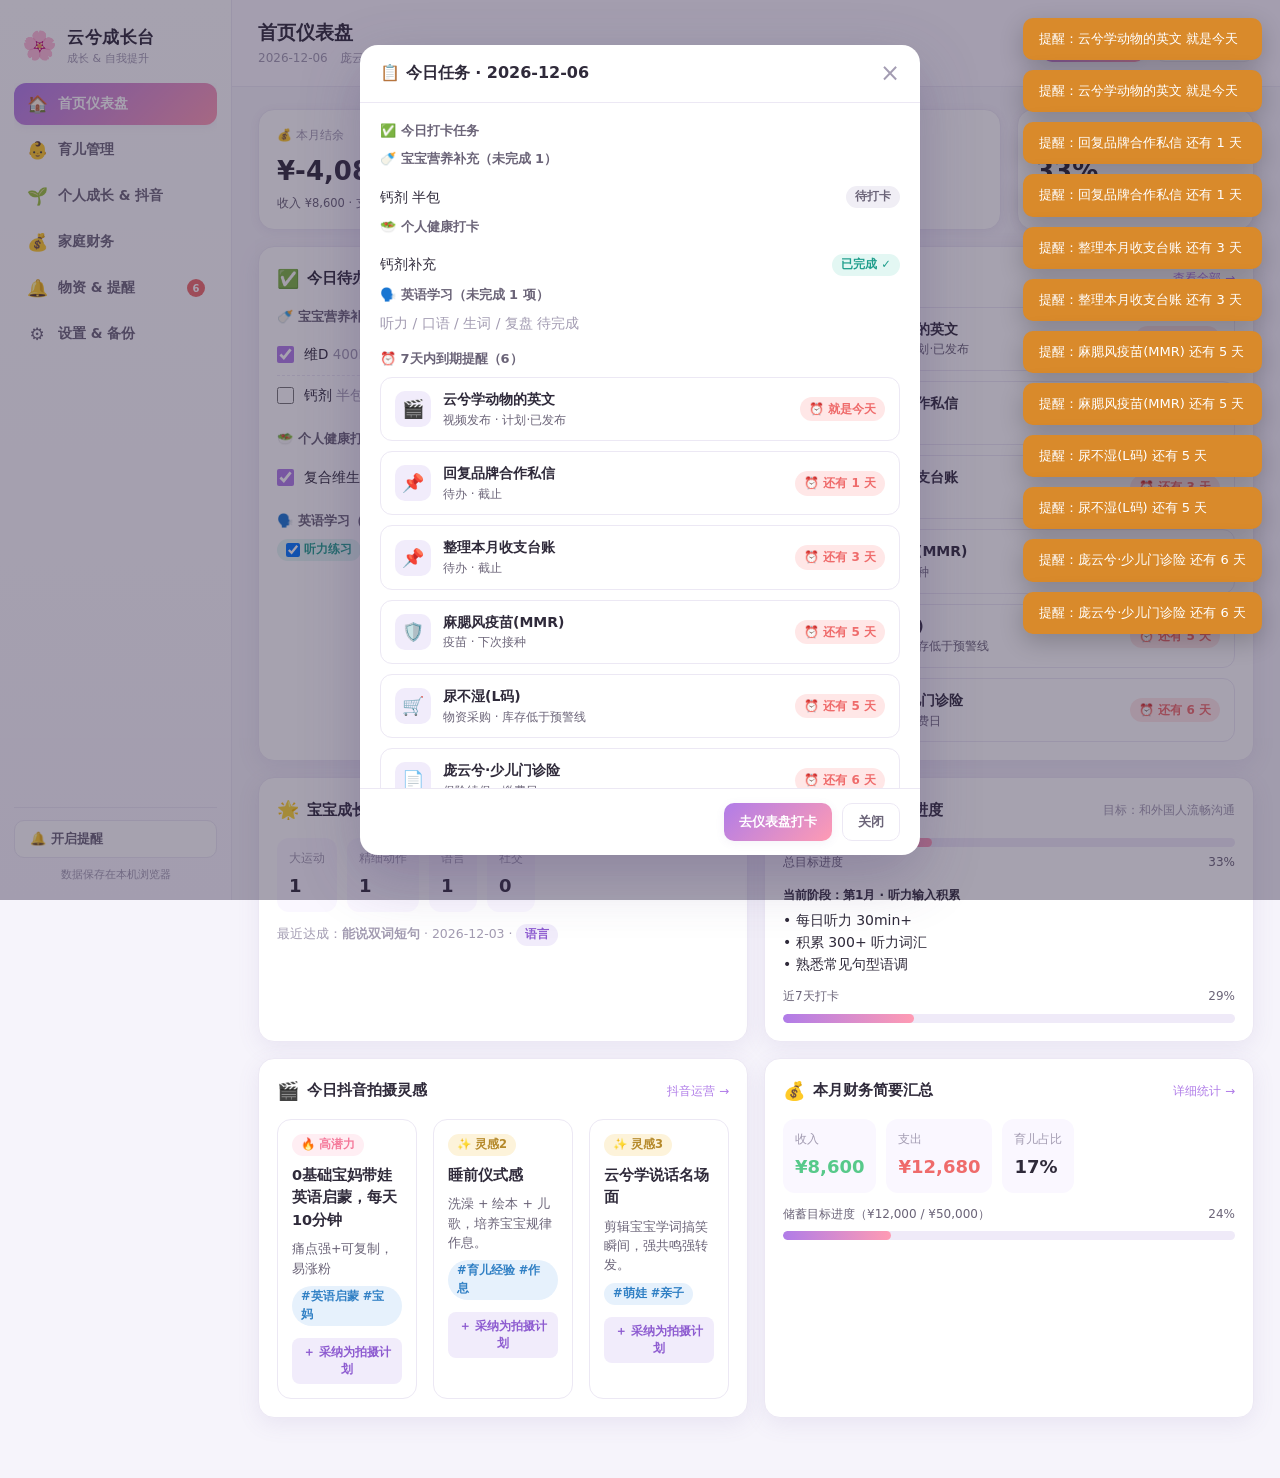
==== index.html @ d83d9eda "init: 云兮成长工作台 v1.1" ====
<!DOCTYPE html>
<html lang="zh-CN">
<head>
  <meta charset="UTF-8" />
  <meta name="viewport" content="width=device-width, initial-scale=1.0" />
  <title>云兮成长 & 自我提升综合管理台</title>
  <meta name="theme-color" content="#b07ce8" />
  <link rel="manifest" href="assets/manifest.webmanifest" />
  <link rel="apple-touch-icon" href="assets/icons/icon-192.png" />
  <link rel="stylesheet" href="assets/css/styles.css" />
  <link rel="icon" href="data:image/svg+xml,<svg xmlns='http://www.w3.org/2000/svg' viewBox='0 0 100 100'><text y='.9em' font-size='90'>🌸</text></svg>" />
</head>
<body>
  <div id="app">
    <!-- 侧边导航 -->
    <aside class="sidebar">
      <div class="brand">
        <div class="brand-logo">🌸</div>
        <div class="brand-text">
          <div class="brand-title">云兮成长台</div>
          <div class="brand-sub">成长 & 自我提升</div>
        </div>
      </div>
      <nav class="nav" id="nav"></nav>
      <div class="sidebar-foot">
        <button class="btn-ghost" id="btn-notify" title="开启浏览器消息提醒">🔔 开启提醒</button>
        <div class="data-note">数据保存在本机浏览器</div>
      </div>
    </aside>

    <!-- 主区域 -->
    <main class="main">
      <header class="topbar">
        <div class="topbar-left">
          <h1 id="page-title">首页仪表盘</h1>
          <div class="topbar-date" id="topbar-date"></div>
        </div>
        <div class="topbar-right">
          <button class="btn-primary" id="btn-today-tasks">📋 今日任务</button>
          <button class="btn-ghost" id="btn-reset-demo" title="清空并写入演示数据">↺ 演示数据</button>
        </div>
      </header>
      <section class="content" id="content"></section>
    </main>
  </div>

  <!-- 弹窗容器 -->
  <div class="modal-mask" id="modal-mask" hidden>
    <div class="modal" id="modal">
      <div class="modal-head">
        <h3 id="modal-title">标题</h3>
        <button class="modal-close" id="modal-close">×</button>
      </div>
      <div class="modal-body" id="modal-body"></div>
      <div class="modal-foot" id="modal-foot"></div>
    </div>
  </div>

  <!-- Toast -->
  <div class="toast-wrap" id="toast-wrap"></div>

  <script src="assets/js/utils.js"></script>
  <script src="assets/js/store.js"></script>
  <script src="assets/js/schema.js"></script>
  <script src="assets/js/ui.js"></script>
  <script src="assets/js/dashboard.js"></script>
  <script src="assets/js/views.js"></script>
  <script src="assets/js/app.js"></script>
</body>
</html>
---- assets/css/styles.css ----
:root {
  --bg: #f6f4fb;
  --bg-soft: #fbf9ff;
  --card: #ffffff;
  --ink: #2f2a3a;
  --ink-soft: #6b6478;
  --ink-faint: #a39cb2;
  --line: #ece8f4;
  --primary: #b07ce8;      /* 柔紫 */
  --primary-d: #8d5bd0;
  --accent: #ff9bb3;       /* 樱粉 */
  --accent-d: #f5799a;
  --mint: #5fd0c0;
  --sky: #6fb7f0;
  --gold: #f4c95d;
  --danger: #ef6b6b;
  --warn: #f0a24b;
  --ok: #57c98a;
  --radius: 16px;
  --radius-s: 10px;
  --shadow: 0 6px 22px rgba(120, 95, 170, 0.10);
  --shadow-s: 0 2px 10px rgba(120, 95, 170, 0.08);
}

* { box-sizing: border-box; margin: 0; padding: 0; }
html, body { height: 100%; }
body {
  font-family: -apple-system, "PingFang SC", "Microsoft YaHei", "Segoe UI", system-ui, sans-serif;
  background: var(--bg);
  color: var(--ink);
  font-size: 14px;
  line-height: 1.55;
  -webkit-font-smoothing: antialiased;
}
button { font-family: inherit; cursor: pointer; }
input, select, textarea { font-family: inherit; font-size: 14px; }

#app { display: flex; min-height: 100vh; }

/* ===== 侧边栏 ===== */
.sidebar {
  width: 232px; flex: 0 0 232px;
  background: linear-gradient(180deg, #fff 0%, #faf7ff 100%);
  border-right: 1px solid var(--line);
  display: flex; flex-direction: column;
  position: sticky; top: 0; height: 100vh;
  padding: 18px 14px;
}
.brand { display: flex; align-items: center; gap: 10px; padding: 6px 8px 16px; }
.brand-logo { font-size: 28px; }
.brand-title { font-weight: 800; font-size: 17px; letter-spacing: .5px; }
.brand-sub { font-size: 11px; color: var(--ink-faint); }
.nav { display: flex; flex-direction: column; gap: 4px; flex: 1; overflow-y: auto; }
.nav-item {
  display: flex; align-items: center; gap: 10px;
  padding: 11px 12px; border-radius: 12px;
  color: var(--ink-soft); font-weight: 600; font-size: 13.5px;
  border: none; background: transparent; text-align: left; width: 100%;
  transition: .15s;
}
.nav-item:hover { background: #f1ecfb; color: var(--ink); }
.nav-item.active { background: linear-gradient(135deg, var(--primary), var(--accent)); color: #fff; box-shadow: var(--shadow-s); }
.nav-item .nav-ico { font-size: 17px; width: 22px; text-align: center; }
.nav-item .nav-badge {
  margin-left: auto; background: var(--danger); color: #fff;
  font-size: 10px; font-weight: 700; border-radius: 999px; min-width: 18px;
  height: 18px; display: inline-flex; align-items: center; justify-content: center; padding: 0 5px;
}
.sidebar-foot { border-top: 1px solid var(--line); padding-top: 12px; display: flex; flex-direction: column; gap: 8px; }
.data-note { font-size: 10.5px; color: var(--ink-faint); text-align: center; }

/* ===== 主区 ===== */
.main { flex: 1; display: flex; flex-direction: column; min-width: 0; }
.topbar {
  display: flex; align-items: center; justify-content: space-between;
  padding: 18px 26px; background: var(--bg-soft);
  border-bottom: 1px solid var(--line); position: sticky; top: 0; z-index: 20;
}
.topbar-left h1 { font-size: 19px; font-weight: 800; }
.topbar-date { font-size: 12px; color: var(--ink-faint); margin-top: 2px; }
.topbar-right { display: flex; gap: 10px; }
.content { padding: 22px 26px 60px; }

/* ===== 按钮 ===== */
.btn-primary, .btn-ghost, .btn-danger, .btn-soft {
  border: none; border-radius: 10px; padding: 9px 15px; font-weight: 700; font-size: 13px;
  display: inline-flex; align-items: center; gap: 6px; transition: .15s;
}
.btn-primary { background: linear-gradient(135deg, var(--primary), var(--accent)); color: #fff; box-shadow: var(--shadow-s); }
.btn-primary:hover { filter: brightness(1.05); }
.btn-ghost { background: #fff; color: var(--ink-soft); border: 1px solid var(--line); }
.btn-ghost:hover { background: #f4f0fb; color: var(--ink); }
.btn-danger { background: #fff0f0; color: var(--danger); }
.btn-danger:hover { background: #ffe2e2; }
.btn-soft { background: #f1ecfb; color: var(--primary-d); }
.btn-soft:hover { background: #e8e0f8; }
.btn-sm { padding: 6px 10px; font-size: 12px; border-radius: 8px; }

/* ===== 卡片 ===== */
.card {
  background: var(--card); border: 1px solid var(--line); border-radius: var(--radius);
  box-shadow: var(--shadow); padding: 18px;
}
.card-head { display: flex; align-items: center; justify-content: space-between; margin-bottom: 14px; }
.card-title { font-size: 15px; font-weight: 800; display: flex; align-items: center; gap: 8px; }
.card-title .ico { font-size: 18px; }
.card-sub { font-size: 12px; color: var(--ink-faint); }

/* 网格 */
.grid { display: grid; gap: 16px; }
.grid-2 { grid-template-columns: repeat(2, 1fr); }
.grid-3 { grid-template-columns: repeat(3, 1fr); }
.grid-4 { grid-template-columns: repeat(4, 1fr); }
@media (max-width: 1080px){ .grid-3, .grid-4 { grid-template-columns: repeat(2, 1fr); } }
@media (max-width: 760px){ .grid-2, .grid-3, .grid-4 { grid-template-columns: 1fr; } .sidebar{ display:none; } }

/* 仪表盘概览统计块 */
.stat { background: var(--card); border:1px solid var(--line); border-radius: var(--radius); padding: 16px 18px; box-shadow: var(--shadow-s); }
.stat .stat-label { font-size: 12px; color: var(--ink-faint); display:flex; align-items:center; gap:6px; }
.stat .stat-value { font-size: 26px; font-weight: 800; margin-top: 6px; }
.stat .stat-foot { font-size: 11.5px; color: var(--ink-soft); margin-top: 4px; }

/* 进度条 */
.progress { height: 9px; background: #efeaf8; border-radius: 999px; overflow: hidden; margin-top: 8px; }
.progress > span { display: block; height: 100%; border-radius: 999px; background: linear-gradient(90deg, var(--primary), var(--accent)); transition: width .4s; }
.progress-label { display:flex; justify-content: space-between; font-size: 12px; color: var(--ink-soft); margin-top: 6px; }

/* 倒计时徽标 */
.cd { display:inline-flex; align-items:center; gap:4px; font-size: 12px; font-weight: 700; padding: 3px 9px; border-radius: 999px; }
.cd.soon { background:#ffe7e7; color: var(--danger); }
.cd.near { background:#fff0e0; color: var(--warn); }
.cd.ok { background:#e6f7ee; color: var(--ok); }
.cd.past { background:#eee; color: var(--ink-faint); }

/* 标签 chips */
.chip { display:inline-flex; align-items:center; gap:4px; font-size: 11.5px; padding: 2px 9px; border-radius: 999px; background:#f1ecfb; color: var(--primary-d); font-weight:600; }
.chip.pink { background:#ffeef3; color: var(--accent-d); }
.chip.mint { background:#e3f7f3; color:#1f9e8c; }
.chip.sky { background:#e6f1fc; color:#2f7fc4; }
.chip.gold { background:#fdf3da; color:#b5892a; }
.chip.gray { background:#f0eef5; color: var(--ink-soft); }

/* ===== 子标签 ===== */
.subtabs { display:flex; gap:8px; flex-wrap: wrap; margin-bottom: 18px; }
.subtab { border:1px solid var(--line); background:#fff; color: var(--ink-soft); border-radius: 999px; padding: 7px 14px; font-size: 13px; font-weight:600; }
.subtab.active { background: linear-gradient(135deg, var(--primary), var(--accent)); color:#fff; border-color: transparent; box-shadow: var(--shadow-s); }

/* ===== 表格 ===== */
.table-wrap { overflow-x: auto; border-radius: var(--radius-s); }
table.tbl { width: 100%; border-collapse: collapse; font-size: 13px; min-width: 640px; }
table.tbl th { text-align: left; padding: 11px 12px; background: #faf7ff; color: var(--ink-soft); font-weight: 700; border-bottom: 1px solid var(--line); white-space: nowrap; position: sticky; top:0; }
table.tbl td { padding: 11px 12px; border-bottom: 1px solid var(--line); vertical-align: top; color: var(--ink); }
table.tbl tr:hover td { background: #fcfbff; }
table.tbl .row-actions { display:flex; gap:6px; white-space: nowrap; }
.muted { color: var(--ink-faint); }
.empty { text-align:center; color: var(--ink-faint); padding: 36px 10px; font-size: 13px; }

/* 列表卡片（移动友好） */
.record-list { display:flex; flex-direction:column; gap:10px; }
.record {
  border:1px solid var(--line); border-radius: 12px; padding: 12px 14px; background:#fff;
  display:flex; flex-direction:column; gap:6px;
}
.record .record-top { display:flex; justify-content:space-between; align-items:center; gap:8px; }
.record .record-title { font-weight: 700; }
.record .record-meta { font-size: 12px; color: var(--ink-soft); display:flex; flex-wrap:wrap; gap:6px 12px; }
.record .row-actions { display:flex; gap:6px; }

/* ===== 表单 / 弹窗 ===== */
.modal-mask { position: fixed; inset: 0; background: rgba(45,35,65,.42); display:flex; align-items:center; justify-content:center; z-index: 100; padding: 18px; }
.modal { background:#fff; width: 560px; max-width: 100%; max-height: 90vh; border-radius: 18px; box-shadow: 0 20px 60px rgba(80,60,120,.3); display:flex; flex-direction:column; overflow:hidden; }
.modal-head { display:flex; justify-content:space-between; align-items:center; padding: 16px 20px; border-bottom:1px solid var(--line); }
.modal-head h3 { font-size: 16px; }
.modal-close { border:none; background:transparent; font-size: 24px; color: var(--ink-faint); line-height:1; }
.modal-body { padding: 18px 20px; overflow-y: auto; }
.modal-foot { padding: 14px 20px; border-top:1px solid var(--line); display:flex; justify-content:flex-end; gap:10px; }

.form-grid { display:grid; grid-template-columns: 1fr 1fr; gap: 14px; }
.form-field { display:flex; flex-direction:column; gap:6px; }
.form-field.full { grid-column: 1 / -1; }
.form-field label { font-size: 12.5px; font-weight: 700; color: var(--ink-soft); }
.form-field .req { color: var(--danger); }
.form-field input, .form-field select, .form-field textarea {
  border: 1px solid var(--line); border-radius: 10px; padding: 9px 11px; background:#fdfcff; color: var(--ink); outline: none; transition:.15s;
}
.form-field input:focus, .form-field select:focus, .form-field textarea:focus { border-color: var(--primary); box-shadow: 0 0 0 3px #efe7fb; }
.form-field textarea { resize: vertical; min-height: 70px; }
.check-row { display:flex; align-items:center; gap:8px; }
.check-row input { width: 18px; height: 18px; }

/* ===== 待办四象限 ===== */
.quad { display:grid; grid-template-columns: 1fr 1fr; gap: 14px; }
@media (max-width: 760px){ .quad { grid-template-columns: 1fr; } }
.quad-col { background:#fff; border:1px solid var(--line); border-radius: 14px; padding: 14px; min-height: 160px; }
.quad-col h4 { font-size: 13.5px; margin-bottom: 10px; display:flex; align-items:center; gap:8px; }
.quad-col.q1 { border-top: 3px solid var(--danger); }
.quad-col.q2 { border-top: 3px solid var(--primary); }
.quad-col.q3 { border-top: 3px solid var(--warn); }
.quad-col.q4 { border-top: 3px solid var(--ink-faint); }
.todo-item { display:flex; align-items:flex-start; gap:9px; padding: 8px 0; border-bottom: 1px dashed var(--line); }
.todo-item:last-child { border-bottom:none; }
.todo-item .tk { width: 17px; height: 17px; margin-top:2px; accent-color: var(--primary); }
.todo-item.done .todo-text { text-decoration: line-through; color: var(--ink-faint); }
.todo-text { flex:1; font-size: 13px; }
.todo-due { font-size: 11px; }

/* ===== 提醒中心 ===== */
.reminder-item { display:flex; align-items:center; gap: 12px; padding: 11px 14px; border:1px solid var(--line); border-radius: 12px; background:#fff; }
.reminder-item .ri-ico { width: 36px; height: 36px; border-radius: 10px; display:flex; align-items:center; justify-content:center; font-size: 18px; background:#f1ecfb; }
.reminder-item .ri-main { flex:1; }
.reminder-item .ri-title { font-weight: 700; }
.reminder-item .ri-sub { font-size: 12px; color: var(--ink-soft); }

/* 抖音灵感卡 */
.idea-card { border:1px solid var(--line); border-radius: 14px; padding: 14px; background:#fff; display:flex; flex-direction:column; gap:8px; }
.idea-card .idea-tag { align-self:flex-start; }
.idea-card .idea-title { font-weight: 800; font-size: 14.5px; }
.idea-card .idea-desc { font-size: 12.5px; color: var(--ink-soft); }
.idea-card .idea-foot { display:flex; gap:6px; flex-wrap:wrap; }
.idea-card .idea-actions { display:flex; gap:8px; margin-top: 4px; }

/* 统计小柱 */
.mini-stat { display:flex; flex-direction:column; gap:4px; padding: 12px; border-radius: 12px; background:#faf7ff; }
.mini-stat .ms-label { font-size: 11.5px; color: var(--ink-faint); }
.mini-stat .ms-value { font-size: 18px; font-weight: 800; }

/* Toast */
.toast-wrap { position: fixed; top: 18px; right: 18px; display:flex; flex-direction:column; gap: 10px; z-index: 200; }
.toast { background: #2f2a3a; color:#fff; padding: 11px 16px; border-radius: 10px; font-size: 13px; box-shadow: 0 8px 24px rgba(0,0,0,.2); animation: slideIn .25s ease; max-width: 320px; }
.toast.ok { background:#2f9e6b; }
.toast.warn { background:#d98a2b; }
.toast.err { background:#d64b4b; }
@keyframes slideIn { from { opacity:0; transform: translateX(20px);} to {opacity:1; transform:none;} }

/* 今日任务面板 */
.today-panel { display:flex; flex-direction:column; gap: 14px; }
.today-group h4 { font-size: 13px; color: var(--ink-soft); margin-bottom: 8px; display:flex; align-items:center; gap:6px; }
.today-task { display:flex; align-items:center; gap: 10px; padding: 9px 0; border-bottom: 1px dashed var(--line); }
.today-task:last-child{ border-bottom:none; }
.today-task .tk { width: 17px; height: 17px; accent-color: var(--primary); }
.today-task .tt-text { flex:1; font-size: 13.5px; }

.section-desc { font-size: 12.5px; color: var(--ink-faint); margin-bottom: 14px; }
.kpi-row { display:flex; gap: 10px; flex-wrap: wrap; }
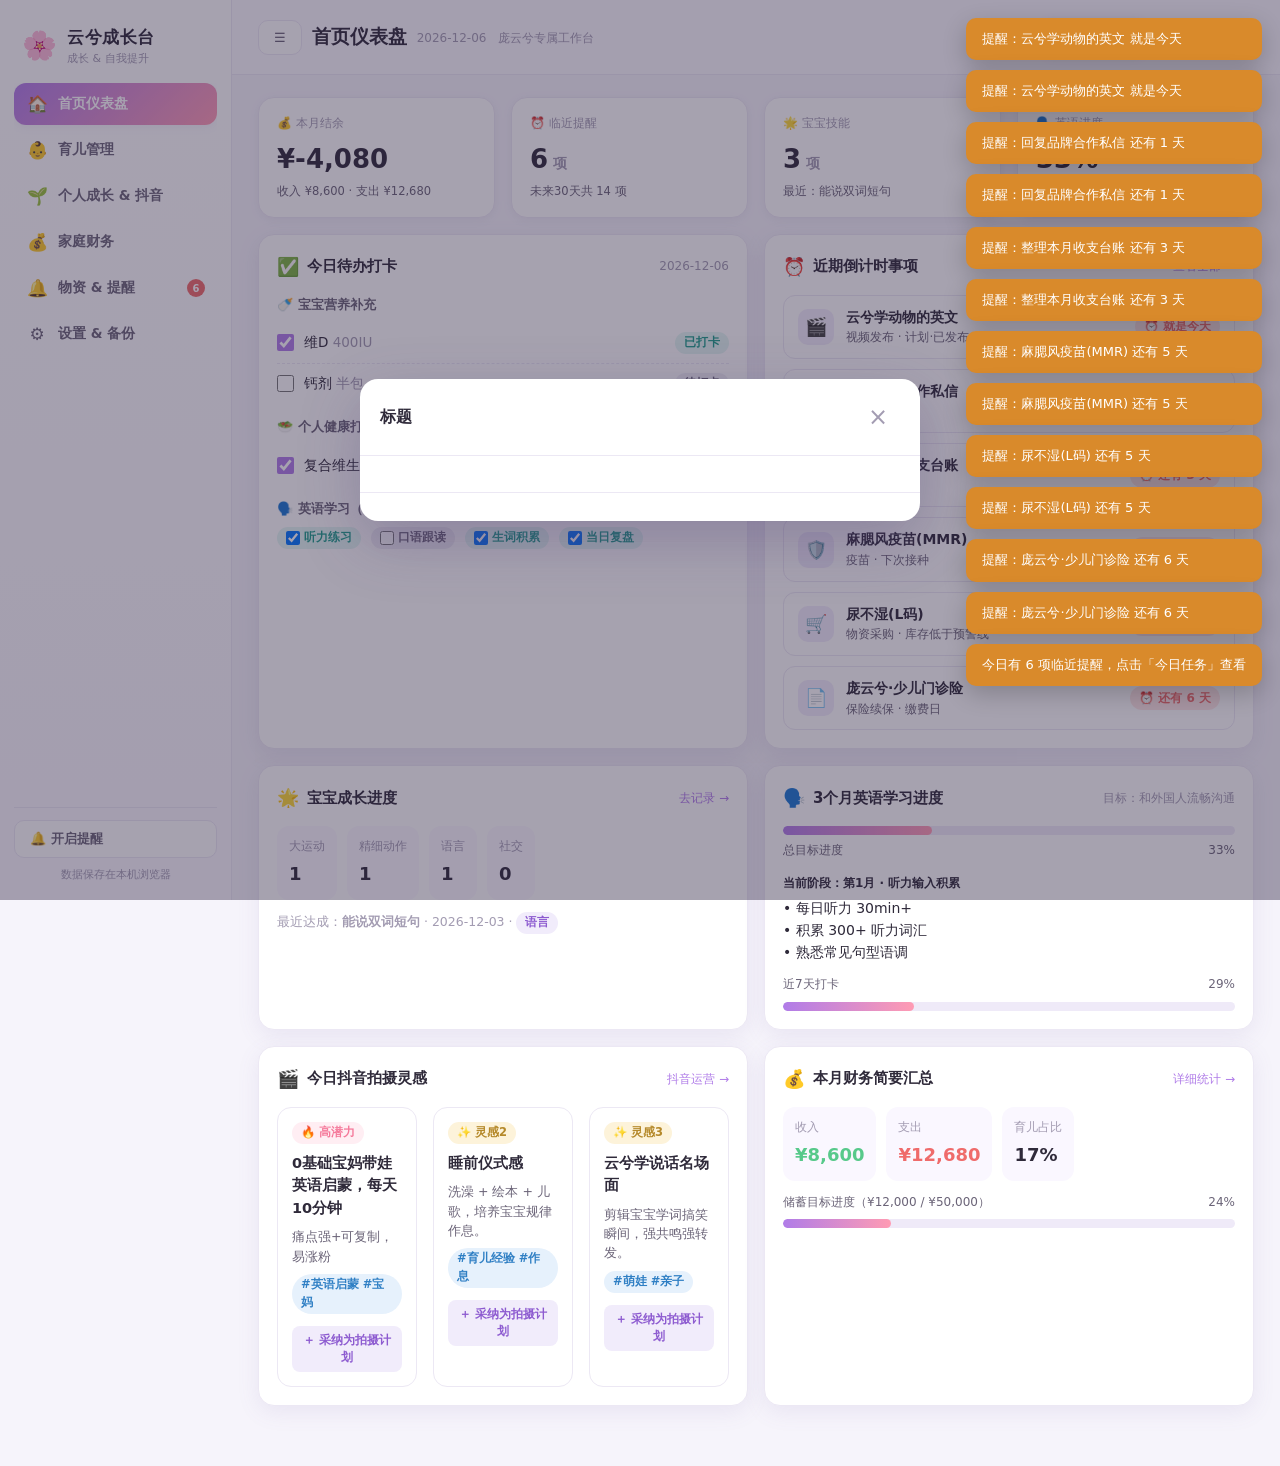
==== commit 3e0bd8c9: "feat: 移动端/平板适配 — 抽屉式导航、汉堡按钮、单列布局、触控目标≥44px、表单单列、修复弹窗关闭与早8点强制弹窗" ====
--- a/index.html
+++ b/index.html
@@ -13,7 +13,7 @@
 <body>
   <div id="app">
     <!-- 侧边导航 -->
-    <aside class="sidebar">
+    <aside class="sidebar" id="sidebar">
       <div class="brand">
         <div class="brand-logo">🌸</div>
         <div class="brand-text">
@@ -27,11 +27,13 @@
         <div class="data-note">数据保存在本机浏览器</div>
       </div>
     </aside>
+    <div class="sidebar-overlay" id="sidebar-overlay" hidden></div>
 
     <!-- 主区域 -->
     <main class="main">
       <header class="topbar">
         <div class="topbar-left">
+          <button class="btn-ghost btn-menu" id="btn-menu" aria-label="菜单">☰</button>
           <h1 id="page-title">首页仪表盘</h1>
           <div class="topbar-date" id="topbar-date"></div>
         </div>
--- a/assets/css/styles.css
+++ b/assets/css/styles.css
@@ -76,10 +76,16 @@
   padding: 18px 26px; background: var(--bg-soft);
   border-bottom: 1px solid var(--line); position: sticky; top: 0; z-index: 20;
 }
-.topbar-left h1 { font-size: 19px; font-weight: 800; }
+.topbar-left { display:flex; align-items:center; gap:10px; min-width:0; }
+.topbar-left h1 { font-size: 19px; font-weight: 800; white-space: nowrap; overflow: hidden; text-overflow: ellipsis; }
 .topbar-date { font-size: 12px; color: var(--ink-faint); margin-top: 2px; }
 .topbar-right { display: flex; gap: 10px; }
 .content { padding: 22px 26px 60px; }
+
+/* 汉堡按钮：桌面隐藏，移动端抽屉用 */
+.btn-menu { display: none; font-size: 20px; padding: 8px 12px; }
+/* 侧边抽屉遮罩 */
+.sidebar-overlay { display: none; position: fixed; inset: 0; background: rgba(45,35,65,.45); z-index: 90; }
 
 /* ===== 按钮 ===== */
 .btn-primary, .btn-ghost, .btn-danger, .btn-soft {
@@ -111,8 +117,47 @@
 .grid-2 { grid-template-columns: repeat(2, 1fr); }
 .grid-3 { grid-template-columns: repeat(3, 1fr); }
 .grid-4 { grid-template-columns: repeat(4, 1fr); }
+/* 平板：3/4 列退化为 2 列 */
 @media (max-width: 1080px){ .grid-3, .grid-4 { grid-template-columns: repeat(2, 1fr); } }
-@media (max-width: 760px){ .grid-2, .grid-3, .grid-4 { grid-template-columns: 1fr; } .sidebar{ display:none; } }
+
+/* ===== 移动端 / 小平板：侧边栏抽屉化 + 单列布局 ===== */
+@media (max-width: 760px){
+  .btn-menu { display: inline-flex; }
+  #app { display: block; }
+  .main { min-width: 0; }
+  .sidebar {
+    position: fixed; top: 0; left: 0; height: 100%; width: 82%; max-width: 290px; flex: 0 0 auto;
+    transform: translateX(-100%); transition: transform .28s ease; z-index: 95;
+    box-shadow: 8px 0 34px rgba(80,60,120,.22);
+  }
+  .sidebar.open { transform: translateX(0); }
+  .sidebar-overlay.show { display: block; }
+  .nav-item { padding: 14px 12px; font-size: 15px; }
+  .grid-2, .grid-3, .grid-4 { grid-template-columns: 1fr; }
+  .form-grid { grid-template-columns: 1fr; gap: 12px; }
+  .topbar { padding: 12px 14px; align-items: center; }
+  .topbar-left h1 { font-size: 16px; max-width: 52vw; }
+  .topbar-date { display: none; }
+  .topbar-right .btn-primary, .topbar-right .btn-ghost { padding: 9px 12px; font-size: 12.5px; }
+  .content { padding: 16px 14px 56px; }
+  /* 触控目标 ≥44px */
+  .btn-primary, .btn-ghost, .btn-danger, .btn-soft { min-height: 44px; }
+  .nav-item, .subtab { min-height: 44px; }
+  .subtab { padding: 9px 14px; }
+  .modal { width: 100%; max-height: 94vh; border-radius: 16px; }
+  .modal-foot { flex-wrap: wrap; }
+  .modal-foot .btn-primary, .modal-foot .btn-ghost { flex: 1; justify-content: center; }
+  .toast-wrap { left: 14px; right: 14px; top: 14px; }
+  .toast { max-width: none; }
+  /* KPI 行在窄屏换行并均分 */
+  .kpi-row .stat, .kpi-row .mini-stat { flex: 1 1 calc(50% - 10px); }
+}
+/* 超窄屏：隐藏演示数据按钮，保留今日任务 */
+@media (max-width: 520px){
+  #btn-reset-demo { display: none; }
+  .topbar-left h1 { max-width: 46vw; }
+  .card { padding: 14px; }
+}
 
 /* 仪表盘概览统计块 */
 .stat { background: var(--card); border:1px solid var(--line); border-radius: var(--radius); padding: 16px 18px; box-shadow: var(--shadow-s); }
